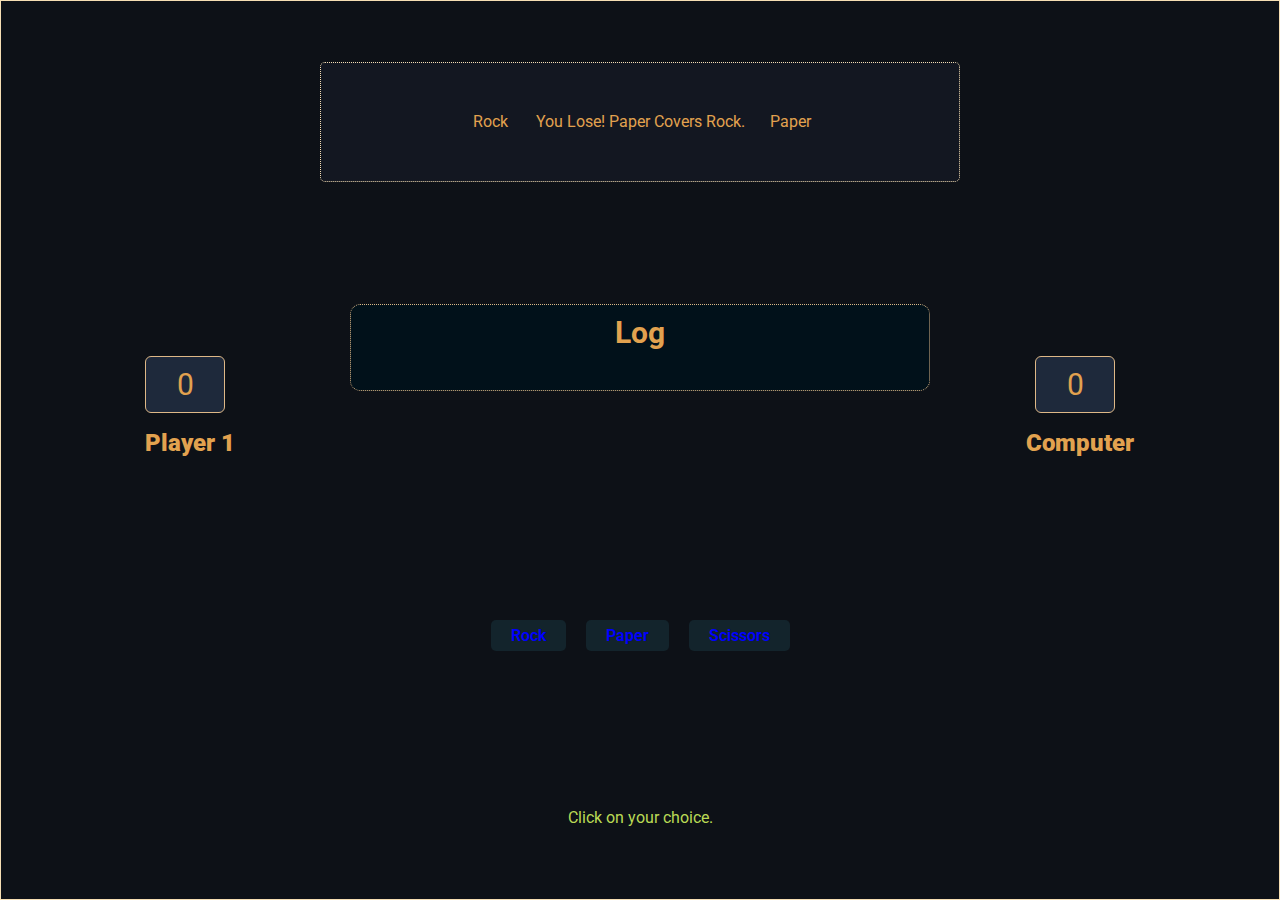
==== index.html @ 246d37f9 "feat: Add UI basics for game play" ====
<!DOCTYPE html>
<html lang="en">
<head>
  <meta charset="UTF-8">
  <meta name="viewport" content="width=device-width, initial-scale=1.0">
  <title>Game | Rock-Paper-Scissors</title>
  <link rel="stylesheet" href="style.css">
  <script src="script.js" defer></script>
</head>
<body>
 
  <div id="game-container">
    <div id="announcements">
      <div id="board">
        <div class="player1">Rock</div>
        <div class="result">You Lose! Paper Covers Rock.</div>
        <div class="player2">paper</div>
      </div>
    </div>  
    

    <div id="score-board">
      <div id="player1">
        <div id="p1" class="score neutral">0</div>
        <p class="contestants">Player 1</p>
      </div>
      <div id="history">
        <div class="log">
          <h2 class="log-heading">Log</h2>
          <ol id="plays">
          </ol>
        </div>
      </div>
      <div id="player2">
        <div id="p2" class="score neutral">0</div>
        <p class="contestants">Computer</p>
      </div>
    </div>

    <div id="controls">
      <div id="rock-container">
        <a href="#" id="rock" class="button">Rock</a>
      </div>
      <div id="paper-container">
        <a href="#" id="paper" class="button">Paper</a>
      </div>
      <div id="scissors-container">
        <a href="#" id="scissors" class="button">Scissors</a>
      </div>
    </div>
    <p>Click on your choice.</p>
  </div>
</body>
</html>
---- style.css ----
@import url('https://fonts.googleapis.com/css2?family=Roboto:wght@100;300;400;700;900&display=swap');
@import url('https://fonts.googleapis.com/css2?family=Fira+Code:wght@400;600&display=swap');



* {
  margin: 0;
  padding: 0;
  box-sizing: border-box;
}

html {
  background-color: #0d1117;
  font-family: 'Roboto', Helvetica, Arial, sans-serif;
  font-size: 16px;
}

body {
  color:#BADA55;
  text-align: center;
  border: 1px solid wheat;
  min-height: 100dvh;
}

kbd{
  font-family: 'Fira Code';
  background-color:#13242C;
  padding: 6px 14px;
  border-radius: 4px;
  color: brown;
  font-weight: 600;
}

h1{
  font-size: 40px;
  margin-bottom: 20px;
  line-height: 1.5;
}

.h1{
  margin-bottom: 20px;
  line-height: 1.5;
}

h2{
  font-size: 30px;
  /* margin-bottom: 40px; */
}

.log-heading{
  margin-bottom: 30px;
}

h3{
  font-size: 26px;
}

.h3{
  margin: 60px 0 10px;
}

p {
  line-height: 2.5;
}

ol{
  list-style: none;
  display: flex;
  flex-direction: column;
  justify-content: center;
}
li{
  display: flex;
  align-items: center;
  justify-content: space-around;
  margin-bottom: 3px;
}

a:link, a:hover, a:visited, a:active{
  text-decoration: none;
  font-weight: 600;
  color: blue;
}

a:hover{
  color:orangered;
}

.start{
  display:block;
  margin-top: 20px;
  color:blue;
}

.start:hover{
  border: 1px solid wheat;
  color: orangered;
}

.button{
  padding: 6px 20px;
  background-color: #13242C;
  border-radius: 5px;
  margin: 0 10px;
}

#game-container{
  display:flex;
  justify-content: space-around;
  align-items:stretch;
  flex-direction: column;
  min-height: calc(100dvh - 2px);
  /* border: 1px solid wheat; */
  
}

#announcements{
  display: flex;
  flex-basis: 120px;
  flex-direction: row;
  align-items: stretch;
  justify-content: center;
}

#board{
  display: flex;
  flex-direction: row;
  justify-content: center;
  align-items: center;
  flex: 0 2 640px;
  background-color: #131721;
  border: 1px dotted wheat;
  border-radius: 5px;
  color: #e2a24f;
  margin: 0 10px;
  padding: 20px;
}

#score-board{
  display:flex;
  justify-content: center;
  align-items: start;
  color: #e2a24f;
  border-radius: 5px;
}

#player1{
  display: flex;
  flex-direction: column;
  justify-content: center;
  align-items: center;
  flex-basis: 300px;
  margin-right: 10px;
  padding-top: 50px;
}

#history{
  display: flex;
  flex-direction: column;
  flex-wrap: wrap;
  flex-basis: 580px;
  justify-content: center;
  align-items: stretch;
  background-color: #01111a;
  border: 1px dotted burlywood;
  border-radius: 10px;
}

#player2{
  display: flex;
  flex-direction: column;
  justify-content: center;
  align-items: center;
  flex-basis: 300px;
  padding-top: 50px;
  margin-right: 10px;
}

.contestants{
  font-size: 24px;
  font-weight: 900;
}

.score{
  background-color: #13242C;
  border: 1px solid burlywood;
  border-radius: 6px;
  padding: 10px;
  width: 80px;
  font-size: 30px;
  margin: 2px 20px 0 10px;
}

.log{
  padding: 10px 0;
}

.winner{
  background-color:rgb(11, 84, 11);
}

.loser{
  background-color: rgb(125, 21, 21);
}

.tie{
  background-color: #1e293b;
}

.winning{
  background-color: rgba(127, 255, 65, 0.5);
}

.losing{
  background-color: rgba(255, 30, 30, 0.5);
}

.neutral{
  background-color:#1e293b;
}

.winner, .loser, .tie{
  padding: 4px 6px;
  margin: 0 10px;
  border-radius: 50%;
  border: 1px rgb(161, 136, 81);
  border-style:groove ;
  min-width: 80px;
}

#controls{
  display: flex;
  justify-content: center;
  align-items: center;
  /* margin-top: 20px; */
  flex-basis: 80px;
}

.player1, .player2{
  flex-basis: 90px;
}

.result{
  flex-basis: 210px;
}

.player1, .player2, .result{
  line-height: 2;
  text-transform: capitalize;
}


.round-result{
  font-size: 26px;
  font-weight: 900;
}

.round-play{
  font-size: 18px;
  font-weight: 300;
  color: rgba(127, 255, 65, 0.5);
}
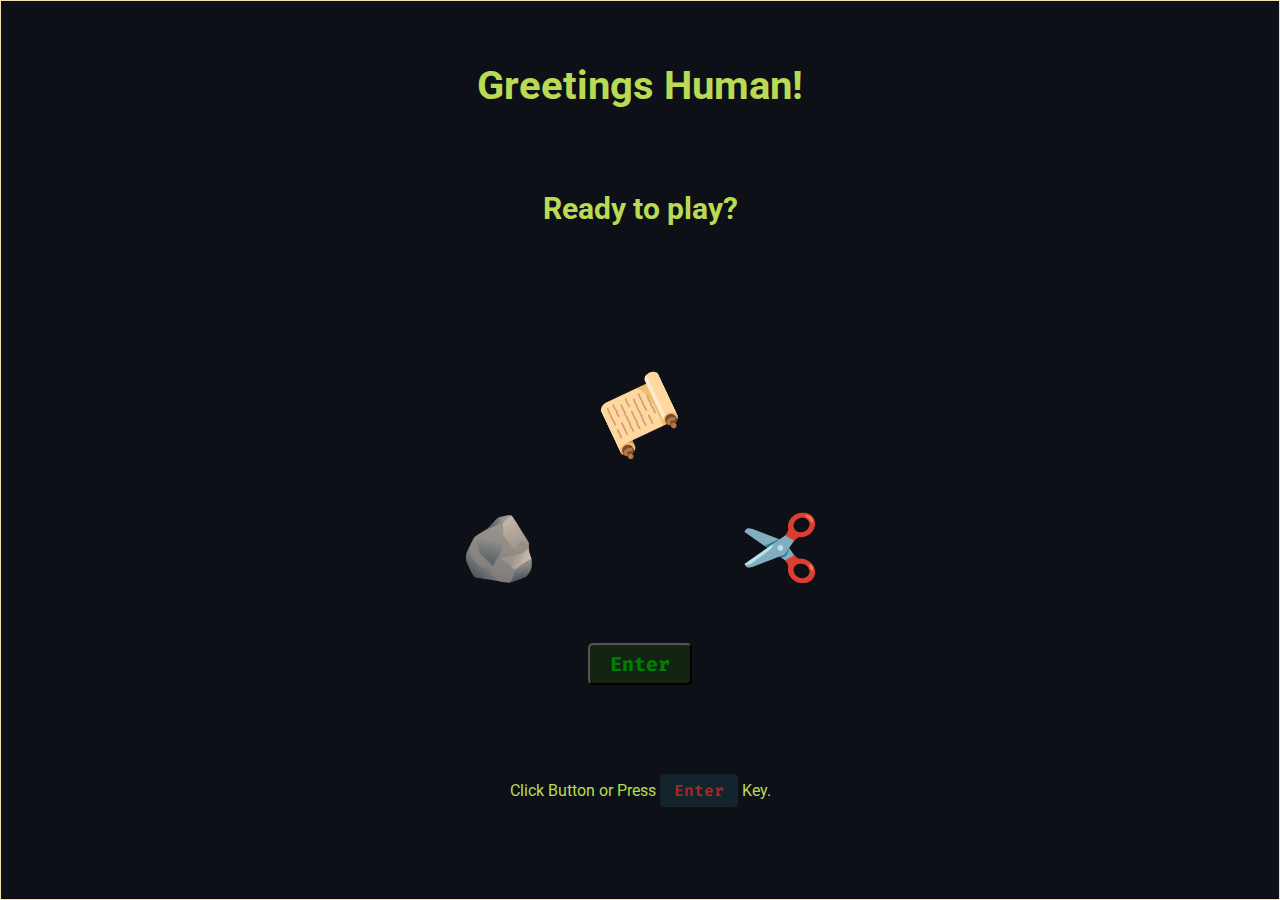
==== commit 1e6601e6: "feat: Improve the game flow with scene screens" ====
--- a/index.html
+++ b/index.html
@@ -8,29 +8,76 @@
   <script src="script.js" defer></script>
 </head>
 <body>
- 
-  <div id="game-container">
+  
+  <div id="intro-container" class="show" style="transform: scale(1);">
+    <div id="greeting">
+      <h1>Greetings Human!</h1>
+    </div>
+
+    <div id="question">
+      <h2>Ready to play?</h2>
+    </div>
+
+    <div id="rps">
+      <div id="pieces">
+        <div class="rock">🪨</div> 
+        <div class="paper">📜</div> 
+        <div class="scissors">✂️</div>
+      </div>
+    </div>
+
+    <div id="start">
+      <!-- <div id="button-container"> -->
+        <button id="button" data-option="Keys">Enter</button>
+      <!-- </div> -->
+      <!-- <div id="instructions"> -->
+        <p>Click Button or Press <kbd>Enter</kbd> Key.</p>
+      <!-- </div> -->
+    </div>
+    
+
+  </div>
+  
+  <div id="game-container" style="display: none; transform: scale(0);">
+    
+    <div class="header">
+      <h2></h2>
+    </div>
+    
     <div id="announcements">
       <div id="board">
-        <div class="player1">Rock</div>
-        <div class="result">You Lose! Paper Covers Rock.</div>
-        <div class="player2">paper</div>
+        <div class="player1"></div>
+        <div class="result"><h1>Good Luck!</h1></div>
+        <div class="player2"></div>
       </div>
     </div>  
     
+    <div class="spacer">
+      <h2></h2>
+    </div>
 
     <div id="score-board">
       <div id="player1">
         <div id="p1" class="score neutral">0</div>
-        <p class="contestants">Player 1</p>
+        <p class="contestants">Human</p>
       </div>
-      <div id="history">
-        <div class="log">
-          <h2 class="log-heading">Log</h2>
-          <ol id="plays">
-          </ol>
+      
+      <div id="middle-container">      
+
+        <!-- <div id="game-over" style="display: none;">
+          <h2 class="over">Game Over</h2>
+          <h3 id="outcome"></h3>
+        </div> -->
+
+        <div id="history" class="show">
+          <div class="log">
+            <h2 class="log-heading">Plays</h2>
+            <ol id="plays">
+            </ol>
+          </div>
         </div>
       </div>
+
       <div id="player2">
         <div id="p2" class="score neutral">0</div>
         <p class="contestants">Computer</p>
@@ -39,17 +86,61 @@
 
     <div id="controls">
       <div id="rock-container">
-        <a href="#" id="rock" class="button">Rock</a>
+        <a href="#" id="rock" >🪨</a>
       </div>
       <div id="paper-container">
-        <a href="#" id="paper" class="button">Paper</a>
+        <a href="#" id="paper">📜</a>
       </div>
       <div id="scissors-container">
-        <a href="#" id="scissors" class="button">Scissors</a>
+        <a href="#" id="scissors">✂️</a>
       </div>
     </div>
     <p>Click on your choice.</p>
   </div>
+
+  <div id="over-container"  style="display: none; transform: scale(0);">
+    <div class="header">
+      <h2>&nbsp;</h2>
+    </div>
+
+    <div id="annoucements-over">
+      <div id="board-over">
+        <div class="player1"></div>
+        <div class="result"></div>
+        <div class="player2"></div>
+      </div>
+    </div>
+
+    <div id="score-board-over">
+      
+      <div id="player1-over">
+        <div id="p1-over" class="score">0</div>
+        <p class="contenstants">Human</p>
+      </div>
+      <div id="history-over">
+        
+        <div id="game-over">
+          <h2 class="over">Game Over</h2>
+          <h3 id="outcome">You Lose!</h3>
+
+          <div class="play-again">
+            <a id="again" href="#game-container" class="button">Play Again?</a> 
+            <a id="quit" href="" class="button">Quit</a>
+          </div>
+        </div>  
+
+      </div>
+      <div id="player2-over">
+        <div id="p2-over" class="score neutral">0</div>
+        <p class="contenstants">Computer</p>
+      </div>
+    
+    </div>
+  </div>
+
+
+
+
 </body>
 </html>
 
--- a/style.css
+++ b/style.css
@@ -1,6 +1,46 @@
 @import url('https://fonts.googleapis.com/css2?family=Roboto:wght@100;300;400;700;900&display=swap');
 @import url('https://fonts.googleapis.com/css2?family=Fira+Code:wght@400;600&display=swap');
 
+
+:root{
+  --base-color: #121010;  
+  --main-color: rgba(186, 218, 85, 1);
+  --secondary-color: rgba(226, 162, 79, 1);
+  --primary-background: rgba(13, 17, 23, 1);
+  --secondary-background: rgba(19, 23, 33, 1);
+  --third-background: rgba(1, 17, 26, 1);
+  --fouth-background:  rgba(19, 36, 44, 1);
+
+  --won: rgba(0, 255, 0, 0.8);
+  --lost: rgba(255, 0, 0, 0.8);
+  --winner: rgba(11, 84, 11, 1);
+  --loser: rgba(125, 21, 21, 1);
+  --tie-neutral: rgba(30, 41, 59,1);
+  --winning: rgba(127, 255, 65, 0.5);
+  --losing: rgba(255, 30, 30, 0.5);
+  --round-play: rgba(127, 255, 65, 0.5);  
+  --play-border: rgb(161, 136, 81);
+
+  --black: rgba(0,0,0,1);
+  --green: rgba(0, 255, 0, 1);
+  --blue: rgba(0,0,255,1);
+  --brown: rgba(165, 42, 42, 1);
+  --orange-red: rgba(255, 69, 0, 1);
+  --burlywood: rgba(222, 184, 135, 1);
+  --wheat: rgba(245, 222, 179, 1);  /* var(--wheat) */
+
+  --t1: rgba(18, 16, 16, 1);
+  --t2: rgba(16, 14, 14, 0.75);
+  --t3: rgba(255, 0, 0, 0.5);
+  --t4: rgba(0, 255, 0, 0.3);
+  --t5: rgba(0, 0, 255, 0.3);
+  --t6: rgba(18, 16, 16, 0.9);
+  --t7: rgba(13, 17, 23, 1);
+  --t8: rgba(247, 146, 29, 1);
+  --t9: rgba(11, 84, 11, 1);
+  --t10: color-mix(in srgb, var(--t8), #000 25%);
+  --t11: color-mix(in srgb, #34c9eb 20%, white 25%);
+}
 
 
 * {
@@ -10,24 +50,32 @@
 }
 
 html {
-  background-color: #0d1117;
+  /* background-color: var(--primary-background); */
   font-family: 'Roboto', Helvetica, Arial, sans-serif;
   font-size: 16px;
 }
 
 body {
-  color:#BADA55;
+  display: flex;
+  flex-direction: column;
+  align-items: stretch;
   text-align: center;
-  border: 1px solid wheat;
+  border: 1px solid var(--wheat);
   min-height: 100dvh;
-}
+  color: var(--main-color);
+  /* background-color: var(--t3); */
+  background: var(--primary-background);
+}
+
+
+
 
 kbd{
   font-family: 'Fira Code';
-  background-color:#13242C;
+  background-color: var(--fouth-background);
   padding: 6px 14px;
   border-radius: 4px;
-  color: brown;
+  color: var(--brown);
   font-weight: 600;
 }
 
@@ -79,47 +127,187 @@
 a:link, a:hover, a:visited, a:active{
   text-decoration: none;
   font-weight: 600;
-  color: blue;
+  color: var(--blue);
 }
 
 a:hover{
-  color:orangered;
-}
-
+  color: var(--orange-red);
+}
+
+button{
+  padding: 6px 20px;
+  background-color: #132413;
+  border-radius: 5px;
+  color: green;
+  font-weight: 900;
+  font-size: 20px;
+  font-family: 'Fira Code';
+  display: block;
+}
+
+
+
+
+#intro-container{
+  display:flex;
+  justify-content: space-evenly;
+  align-items: stretch;
+  flex-direction: column;
+  flex-basis: calc(100dvh - 4px);
+  transition: all 1s ease-in-out;
+}
+
+#greeting{
+  display: flex;
+  justify-content: center;
+  align-items: center;
+  flex: 1 0 50px;
+  flex-direction: column;
+}
+
+#question{
+  display: flex;
+  justify-content: start;
+  align-items: center;
+  flex: 1 0 75px;
+  flex-direction: column;
+}
+
+#rps{
+  display: flex;
+  justify-content: center ;
+  align-items:stretch;
+  flex-direction: row;
+  flex-basis: 150px;
+}
+
+#pieces{
+  display: flex;
+  justify-content: space-between;
+  align-items: center;
+  flex-direction:row;
+  flex-basis: 300px;
+}
+
+#start{
+  display: flex;
+  justify-content: space-evenly;
+  align-items: center;
+  flex-direction: column;
+  flex: 1 0 200px;
+}
+
+
+
+/* 
 .start{
   display:block;
   margin-top: 20px;
-  color:blue;
+  color:--var(--blue);
 }
 
 .start:hover{
-  border: 1px solid wheat;
-  color: orangered;
-}
-
-.button{
-  padding: 6px 20px;
-  background-color: #13242C;
-  border-radius: 5px;
-  margin: 0 10px;
-}
+  border: 1px solid var(--wheat);
+  color: var(--orange-red);
+} */
+
+.rock, .scissors{
+  align-self: end;
+}
+
+.rock, .paper, .scissors{
+  scale: 4;
+  flex-basis:20px;
+}
+
+/* #rock, #paper, #scissors{
+  scale: 4;
+  flex: 0 0 auto;
+} */
+
+.rock{
+  /* width: 130px; */
+  align-self: end;
+}
+
+.paper{
+  transform: rotate(0.68turn);
+  /* width: 130px; */
+  align-self: start;
+}
+
+.scissors{
+  transform: rotate(0.25turn);
+  align-self: end;
+  /* width: 130px; */
+}
+
+#scissors{
+  transform: rotate(0.25turn);
+}
+
+#rock, #paper, #scissors{
+  cursor: pointer;
+  scale: 4;
+  display: flex;
+  flex-basis: 15px;
+}
+
+#rock-container, #paper-container, #scissors-container{
+  display: flex;
+  justify-content: center;
+  flex-direction: row;
+  flex-basis: 150px;
+}
+
 
 #game-container{
   display:flex;
-  justify-content: space-around;
-  align-items:stretch;
+  justify-content: start;
+  align-items: stretch;
   flex-direction: column;
   min-height: calc(100dvh - 2px);
-  /* border: 1px solid wheat; */
-  
+  flex:auto;
+  /* overflow: hidden; */
+  transition: all 1s ease-in-out;
+}
+
+.header{
+  min-height: 100px;
 }
 
 #announcements{
   display: flex;
-  flex-basis: 120px;
+  flex-basis: 130px;
   flex-direction: row;
   align-items: stretch;
   justify-content: center;
+  margin-bottom: 20px;
+}
+
+.player1, .player2{
+  flex-basis: 90px;
+  transform: scale(3);
+}
+
+.result{
+  flex-basis: 210px;
+}
+
+.player1, .player2, .result{
+  line-height: 2;
+  text-transform: capitalize;
+}
+
+.round-result{
+  font-size: 26px;
+  font-weight: 900;
+}
+
+.round-play{
+  font-size: 18px;
+  font-weight: 300;
+  color: var(--round-play);
 }
 
 #board{
@@ -128,10 +316,10 @@
   justify-content: center;
   align-items: center;
   flex: 0 2 640px;
-  background-color: #131721;
-  border: 1px dotted wheat;
+  background-color: var(--secondary-background);
+  border: 1px dotted var(--wheat);
   border-radius: 5px;
-  color: #e2a24f;
+  color: var(--secondary-color);
   margin: 0 10px;
   padding: 20px;
 }
@@ -140,8 +328,9 @@
   display:flex;
   justify-content: center;
   align-items: start;
-  color: #e2a24f;
+  color: var(--secondary-color);
   border-radius: 5px;
+  /* margin-top: 10px; */
 }
 
 #player1{
@@ -154,16 +343,51 @@
   padding-top: 50px;
 }
 
-#history{
+#middle-container{
   display: flex;
   flex-direction: column;
   flex-wrap: wrap;
   flex-basis: 580px;
   justify-content: center;
   align-items: stretch;
-  background-color: #01111a;
-  border: 1px dotted burlywood;
+  /* max-height: calc(100dvh - 6px); */
+  /* padding-top: 18px; */
+}
+
+#history{
+  flex-direction: column;
+  flex-wrap: wrap;
+  justify-content: center;
+  align-items: stretch;
+  background-color: var(--third-background);
+  border: 1px dotted var(--burlywood);
   border-radius: 10px;
+  transition: all 1s ease-in-out;
+}
+
+
+
+.go{
+  /* transform: scale(2); */
+  /* transition: all 4s ease-in-out; */
+  /* height: 51vh; */
+  /* transition: all 3.5 ease-in-out; */
+}
+
+.show{
+  display: flex;
+}
+
+.hide{
+  display: none;
+}
+
+.won{
+  color: var(--won);
+}
+
+.lost{
+  color: var(--lost);
 }
 
 #player2{
@@ -182,8 +406,8 @@
 }
 
 .score{
-  background-color: #13242C;
-  border: 1px solid burlywood;
+  background-color: var(--fouth-background);
+  border: 1px solid var(--burlywood);
   border-radius: 6px;
   padding: 10px;
   width: 80px;
@@ -194,69 +418,159 @@
 .log{
   padding: 10px 0;
 }
+.over{
+  font-size: 36px;
+  padding: 10px 0;
+}
 
 .winner{
-  background-color:rgb(11, 84, 11);
+  background-color: var(--winner);
 }
 
 .loser{
-  background-color: rgb(125, 21, 21);
-}
-
-.tie{
-  background-color: #1e293b;
+  background-color: var(--loser);
+}
+
+.tie, .neutral{
+  background-color: var(--tie-neutral);
 }
 
 .winning{
-  background-color: rgba(127, 255, 65, 0.5);
+  background-color: var(--winning);
 }
 
 .losing{
-  background-color: rgba(255, 30, 30, 0.5);
-}
-
-.neutral{
-  background-color:#1e293b;
+  background-color: var(--losing);
 }
 
 .winner, .loser, .tie{
-  padding: 4px 6px;
+  padding: 6px;
+  margin: 0 4px 1px;
+  border-radius: 50%;
+  border: 1px var(--play-border);
+  border-style:groove ;
+  /* min-width: 80px; */
+}
+
+#controls{
+  display: flex;
+  justify-content: center;
+  align-items: end;
+  /* margin-top: 20px; */
+  padding-bottom: 40px;
+  flex: auto;
+}
+
+/* .spacer{
+
+  height: 10px;
+  margin-top: 20px;
+  margin: 5px 0 5px;
+  display: block;
+} */
+
+#over-container{
+  display: flex;
+  flex-direction: column;
+  justify-content: start;
+  align-items: stretch;
+  flex-basis: 200px;
+  min-height: 98dvh;
+  transform: scale(1);
+  transition: all 1s ease-in-out;
+}
+
+#game-over{
+  display: flex;
+  flex-direction:column;
+  flex-wrap: wrap;
+  flex-basis: calc(48vh);
+  min-width: calc(47vw);
+  justify-content: center;
+  align-items: center;
+  background-color: rgba(1, 17, 26, 1);;
+  border: 1px dotted burlywood;
+  border-radius: 10px;
+  transform: scale(2);
+  transform-origin: center top;
+  opacity: .7;
+  transition: all 1.25s ease-in-out;
+  margin-top: -225px;
+}
+
+#annoucements-over{
+  display: flex;
+  flex-basis: 130px;
+  flex-direction: row;
+  align-items: stretch;
+  justify-content: center;
+}
+
+#board-over{
+  background-color: #131721;
+  border:1px dotted wheat;
+  display: flex;
+  flex-direction: row;
+  border-radius: 5px;
+  color: #e2a24f;
+  justify-content: center;
+  align-items: center;
+  flex: 0 1 640px;
+  padding: 20px;
   margin: 0 10px;
-  border-radius: 50%;
-  border: 1px rgb(161, 136, 81);
-  border-style:groove ;
-  min-width: 80px;
-}
-
-#controls{
-  display: flex;
-  justify-content: center;
-  align-items: center;
-  /* margin-top: 20px; */
-  flex-basis: 80px;
-}
-
-.player1, .player2{
-  flex-basis: 90px;
-}
-
-.result{
-  flex-basis: 210px;
-}
-
-.player1, .player2, .result{
-  line-height: 2;
-  text-transform: capitalize;
-}
-
-
-.round-result{
-  font-size: 26px;
-  font-weight: 900;
-}
-
-.round-play{
-  font-size: 18px;
-  font-weight: 300;
-  color: rgba(127, 255, 65, 0.5);
+}
+
+#score-board-over{
+  display: flex;
+  border-radius: 5px;
+  color: #e2a24f;
+  justify-content: center;
+  align-items: start;
+  margin-top: 8px;
+  padding-top: 0px;
+  flex-basis: 600px;
+}
+
+#history-over{
+  border: none;
+  background-color: none;
+  display: flex;
+  flex-basis: 580px;
+  border-radius:10px;
+  flex-direction: column;
+  flex-wrap: wrap;
+  align-self: stretch;
+}
+
+#player1-over {
+  flex-basis:100px;
+  display: flex;
+  flex-direction: column;
+  justify-content: center;
+  align-items: center;
+  padding-top: 50px;
+  margin-right: 10px;
+}
+
+#player2-over{
+  flex-basis: 100px;
+  display: flex;
+  flex-direction: column;
+  justify-content: center;
+  align-items: center;
+  padding-top: 50px;
+  margin-right:10px;
+}
+
+.button{
+  padding: 4px 16px;
+  background-color: var(--fouth-background);
+  border-radius: 5px;
+  margin: 0 10px;
+  color: var(--blue);
+  font-size: 10px;
+}
+
+.play-again{
+  margin-top: 30px;
 }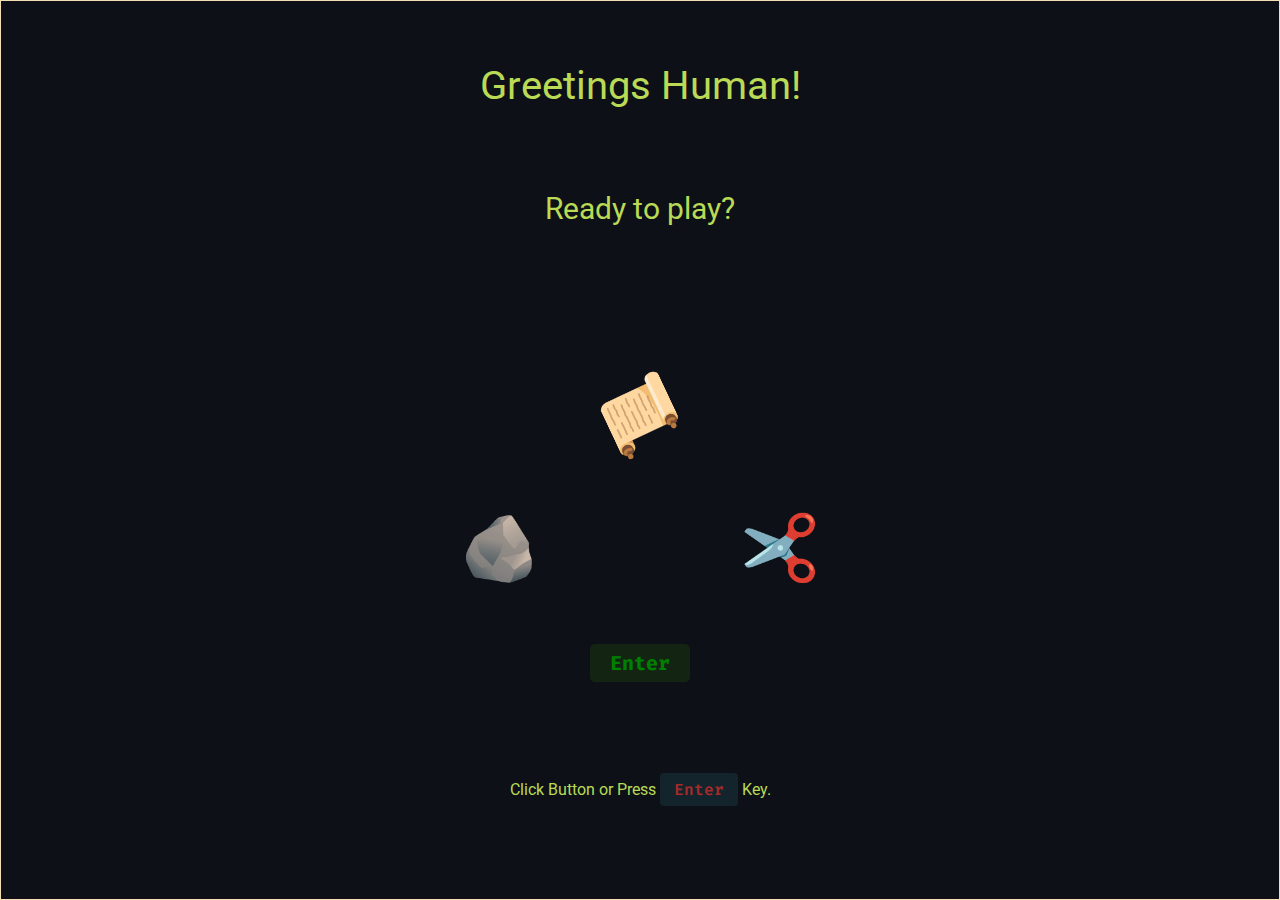
==== commit 44c62f44: "feat: Add keyboard game" ====
--- a/index.html
+++ b/index.html
@@ -27,12 +27,8 @@
     </div>
 
     <div id="start">
-      <!-- <div id="button-container"> -->
         <button id="button" data-option="Keys">Enter</button>
-      <!-- </div> -->
-      <!-- <div id="instructions"> -->
         <p>Click Button or Press <kbd>Enter</kbd> Key.</p>
-      <!-- </div> -->
     </div>
     
 
@@ -64,11 +60,6 @@
       
       <div id="middle-container">      
 
-        <!-- <div id="game-over" style="display: none;">
-          <h2 class="over">Game Over</h2>
-          <h3 id="outcome"></h3>
-        </div> -->
-
         <div id="history" class="show">
           <div class="log">
             <h2 class="log-heading">Plays</h2>
@@ -86,13 +77,16 @@
 
     <div id="controls">
       <div id="rock-container">
-        <a href="#" id="rock" >🪨</a>
+        <div id="rock" data-option="rock" class="choice">🪨</div> 
+        <div id="rock-key" data-key="KeyR" class="key"><kbd>R</kbd></div>
       </div>
       <div id="paper-container">
-        <a href="#" id="paper">📜</a>
+        <div id="paper" data-option="paper" class="choice">📜</div>
+        <div id="paper-key" data-key="KeyP" class="key"><kbd>P</kbd></div>
       </div>
       <div id="scissors-container">
-        <a href="#" id="scissors">✂️</a>
+        <div id="scissors" data-option="scissors"class="choice">✂️</div>
+        <div id="scissors-key" data-key="KeyS" class="key"><kbd>S</kbd></div>
       </div>
     </div>
     <p>Click on your choice.</p>
@@ -124,8 +118,8 @@
           <h3 id="outcome">You Lose!</h3>
 
           <div class="play-again">
-            <a id="again" href="#game-container" class="button">Play Again?</a> 
-            <a id="quit" href="" class="button">Quit</a>
+            <div id="again" class="button">Play <u>A</u>gain?</div>
+            <div id="quit" class="button"><u>Q</u>uit</div>
           </div>
         </div>  
 
--- a/style.css
+++ b/style.css
@@ -27,7 +27,7 @@
   --brown: rgba(165, 42, 42, 1);
   --orange-red: rgba(255, 69, 0, 1);
   --burlywood: rgba(222, 184, 135, 1);
-  --wheat: rgba(245, 222, 179, 1);  /* var(--wheat) */
+  --wheat: rgba(245, 222, 179, 1);
 
   --t1: rgba(18, 16, 16, 1);
   --t2: rgba(16, 14, 14, 0.75);
@@ -40,13 +40,23 @@
   --t9: rgba(11, 84, 11, 1);
   --t10: color-mix(in srgb, var(--t8), #000 25%);
   --t11: color-mix(in srgb, #34c9eb 20%, white 25%);
-}
-
-
-* {
+
+  --transparent-red:  rgb( 255 0 0 / 0.5);
+  --transparent-blue: rgb(0 0 255 /0.5);
+  --transparent-red-hex: #FF000088;
+}
+
+
+/* simple reset */
+*,
+*::before,
+*::after {
   margin: 0;
   padding: 0;
   box-sizing: border-box;
+  border: 0;
+	font: inherit;
+	vertical-align: baseline;
 }
 
 html {
@@ -143,6 +153,7 @@
   font-size: 20px;
   font-family: 'Fira Code';
   display: block;
+  cursor: pointer;
 }
 
 
@@ -255,9 +266,22 @@
 
 #rock-container, #paper-container, #scissors-container{
   display: flex;
-  justify-content: center;
-  flex-direction: row;
-  flex-basis: 150px;
+  flex-direction: column;
+  justify-content:space-evenly;
+  align-items: center;
+  flex-basis:150px;
+}
+
+
+#rock-key, #paper-key, #scissors-key{
+  margin-top:50px;
+}
+
+.pressed{
+  transition: all 50ms ease-in-out;
+  transform: scale(1.1);
+  border: 2px solid wheat;
+  box-shadow: 0 0 1rem #ffc600;
 }
 
 
@@ -268,7 +292,6 @@
   flex-direction: column;
   min-height: calc(100dvh - 2px);
   flex:auto;
-  /* overflow: hidden; */
   transition: all 1s ease-in-out;
 }
 
@@ -286,7 +309,7 @@
 }
 
 .player1, .player2{
-  flex-basis: 90px;
+  flex-basis: 60px;
   transform: scale(3);
 }
 
@@ -366,13 +389,6 @@
 }
 
 
-
-.go{
-  /* transform: scale(2); */
-  /* transition: all 4s ease-in-out; */
-  /* height: 51vh; */
-  /* transition: all 3.5 ease-in-out; */
-}
 
 .show{
   display: flex;
@@ -484,8 +500,8 @@
   display: flex;
   flex-direction:column;
   flex-wrap: wrap;
-  flex-basis: calc(48vh);
-  min-width: calc(47vw);
+  flex-basis: 48vh;
+  min-width: 47vw;
   justify-content: center;
   align-items: center;
   background-color: rgba(1, 17, 26, 1);;
@@ -493,7 +509,7 @@
   border-radius: 10px;
   transform: scale(2);
   transform-origin: center top;
-  opacity: .7;
+  opacity: .75;
   transition: all 1.25s ease-in-out;
   margin-top: -225px;
 }
@@ -515,7 +531,7 @@
   color: #e2a24f;
   justify-content: center;
   align-items: center;
-  flex: 0 1 640px;
+  flex: 0 1 500px;
   padding: 20px;
   margin: 0 10px;
 }
@@ -535,7 +551,6 @@
   border: none;
   background-color: none;
   display: flex;
-  flex-basis: 580px;
   border-radius:10px;
   flex-direction: column;
   flex-wrap: wrap;
@@ -549,7 +564,7 @@
   justify-content: center;
   align-items: center;
   padding-top: 50px;
-  margin-right: 10px;
+  margin-left: 20px;
 }
 
 #player2-over{
@@ -559,7 +574,7 @@
   justify-content: center;
   align-items: center;
   padding-top: 50px;
-  margin-right:10px;
+  margin-right:20px;
 }
 
 .button{
@@ -569,8 +584,11 @@
   margin: 0 10px;
   color: var(--blue);
   font-size: 10px;
+  cursor: pointer;
 }
 
 .play-again{
+  display: flex;
+  flex-direction: row;
   margin-top: 30px;
 }